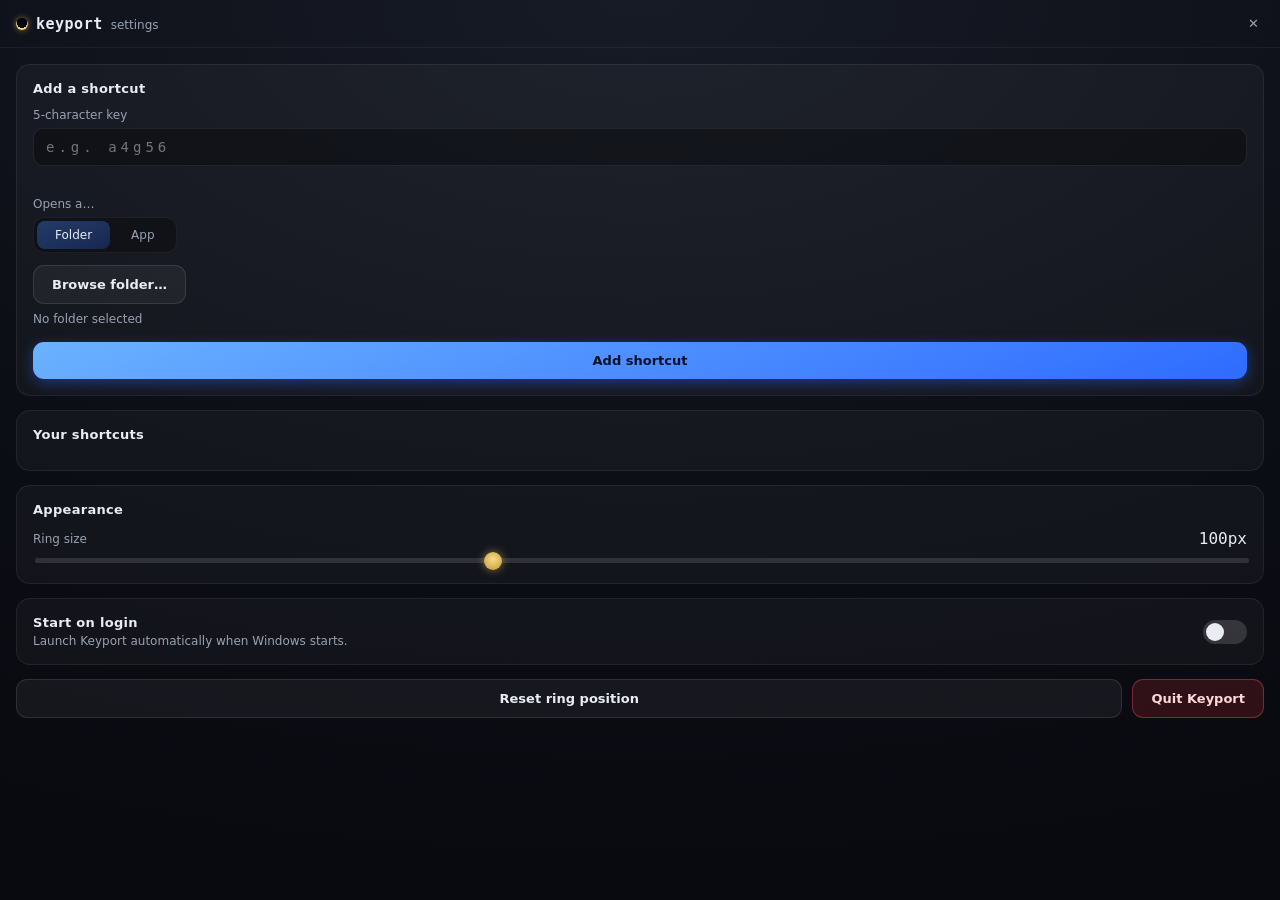
==== src/settings.html @ f768390e "Initial commit: Keyport — a cross-platform Rust + Tauri portal launcher A tiny always-on-top golden " ====
<!DOCTYPE html>
<html lang="en">
  <head>
    <meta charset="UTF-8" />
    <meta name="viewport" content="width=device-width, initial-scale=1.0" />
    <title>Keyport Settings</title>
    <link rel="stylesheet" href="assets/style.css" />
  </head>
  <body class="settings-body">
    <div class="window">
      <div class="titlebar" data-tauri-drag-region>
        <div class="title">
          <span class="title-ring"></span>
          <span class="title-text">keyport</span>
          <span class="title-sub">settings</span>
        </div>
        <button id="close-btn" class="icon-btn" title="Close">✕</button>
      </div>

      <div class="content">
        <!-- Add a shortcut -->
        <section class="card">
          <h2>Add a shortcut</h2>

          <label class="field-label">5-character key</label>
          <input
            id="new-key"
            class="text-input mono"
            maxlength="5"
            spellcheck="false"
            autocomplete="off"
            placeholder="e.g. a4g56"
          />
          <div id="key-msg" class="msg"></div>

          <label class="field-label">Opens a…</label>
          <div class="segment">
            <button class="seg-btn active" data-kind="folder">Folder</button>
            <button class="seg-btn" data-kind="app">App</button>
          </div>

          <div id="folder-pane" class="pane">
            <button id="browse-btn" class="btn-ghost">Browse folder…</button>
            <div id="folder-path" class="selected-path muted">No folder selected</div>
          </div>

          <div id="app-pane" class="pane hidden">
            <input id="app-search" class="text-input" placeholder="Search installed apps…" />
            <div id="app-list" class="app-list"></div>
            <div id="app-selected" class="selected-path muted">No app selected</div>
          </div>

          <button id="add-btn" class="btn-primary">Add shortcut</button>
        </section>

        <!-- Your shortcuts -->
        <section class="card">
          <h2>Your shortcuts</h2>
          <div id="shortcut-list" class="shortcut-list"></div>
        </section>

        <!-- Appearance -->
        <section class="card">
          <h2>Appearance</h2>
          <div class="row-between">
            <label class="field-label" style="margin: 0">Ring size</label>
            <span id="ring-size-val" class="mono">100px</span>
          </div>
          <input id="ring-size" type="range" min="40" max="200" step="1" value="100" class="slider" />
        </section>

        <!-- Startup -->
        <section class="card">
          <div class="row-between">
            <div>
              <h2 class="tight">Start on login</h2>
              <div class="muted small" style="margin-top: 4px">
                Launch Keyport automatically when Windows starts.
              </div>
            </div>
            <label class="switch">
              <input id="autostart" type="checkbox" />
              <span class="track"></span>
            </label>
          </div>
        </section>

        <div class="footer">
          <button id="reset-btn" class="btn-ghost">Reset ring position</button>
          <button id="quit-btn" class="btn-danger">Quit Keyport</button>
        </div>
      </div>
    </div>

    <script src="assets/settings.js"></script>
  </body>
</html>
---- src/assets/style.css ----
/* ===========================================================================
   Keyport — shared styles for the ring overlay and the settings window.
   Typography prefers JetBrains Mono / IBM Plex Sans when installed, and falls
   back to first-party Windows fonts so the app stays offline and lightweight.
   =========================================================================== */

:root {
  --gold-1: #f6dd8c;
  --gold-2: #c8962e;
  --gold-glow: rgba(240, 200, 110, 0.55);
  --void: #05060a;

  --ocean-1: #2e6bff;
  --ocean-2: #6bb2ff;
  --ocean-glow: rgba(70, 140, 255, 0.55);

  --err: #e0555c;
  --err-glow: rgba(200, 45, 55, 0.5);
  --ok: #46d19b;

  --text: #e9ecf3;
  --muted: #99a2b3;

  --glass: linear-gradient(150deg, rgba(24, 27, 36, 0.82), rgba(12, 14, 20, 0.72));
  --glass-strong: linear-gradient(160deg, rgba(22, 25, 34, 0.94), rgba(10, 12, 18, 0.92));
  --glass-border: rgba(255, 255, 255, 0.10);
  --card: rgba(255, 255, 255, 0.035);
  --card-border: rgba(255, 255, 255, 0.07);

  --font-title: "JetBrains Mono", "Cascadia Code", ui-monospace, Consolas, monospace;
  --font-body: "IBM Plex Sans", "Segoe UI", system-ui, -apple-system, sans-serif;

  --rs: 100px;  /* visible ring diameter (set live from settings) */
  --rim: calc(var(--rs) * 0.09); /* golden rim thickness (~9% of diameter) */
  --hit: 112px; /* invisible grab/click zone */
  --rx: 74px;   /* ring centre X within the window */
  --ry: 74px;   /* ring centre Y within the window */
}

* { box-sizing: border-box; }

html, body {
  margin: 0;
  height: 100%;
  background: transparent;
  overflow: hidden;
  color: var(--text);
  font-family: var(--font-body);
  -webkit-user-select: none;
  user-select: none;
}

/* ===========================  RING OVERLAY  ============================== */

.overlay-body { cursor: default; }

#vacuum {
  position: fixed;
  inset: 0;
  width: 100%;
  height: 100%;
  pointer-events: none;
  z-index: 1;
}
#vacuum.hidden { display: none; }

#stage { position: fixed; inset: 0; z-index: 2; }

.ring {
  position: absolute;
  left: var(--rx);
  top: var(--ry);
  width: var(--hit);
  height: var(--hit);
  transform: translate(-50%, -50%);
  display: grid;
  place-items: center;
  cursor: pointer;
}

.ring-core {
  position: relative;
  width: var(--rs);
  height: var(--rs);
  border-radius: 50%;
  transition: transform 0.25s ease, filter 0.25s ease;
  /* Outer glow scales with the ring so it always looks right. */
  filter: drop-shadow(0 0 calc(var(--rs) * 0.1) var(--gold-glow));
}

/* Golden rim: a rich, multi-stop conic disc (metallic shimmer) with the void
   stacked on top, leaving a proportional gold ring around the edge. */
.spin {
  position: absolute;
  inset: 0;
  border-radius: 50%;
  background: conic-gradient(from 0deg,
      #8a6a1e, #f6dd8c, #fff6db, #e6b955, #b98a2c,
      #8a6a1e, #d9ad46, #fff2c8, #a87f28, #8a6a1e);
  animation: spin 7s linear infinite;
}

.void {
  position: absolute;
  inset: var(--rim);
  border-radius: 50%;
  background: radial-gradient(circle at 50% 40%, #0d1120 0%, #05060a 62%, #010207 100%);
  box-shadow: inset 0 0 calc(var(--rs) * 0.14) rgba(0, 0, 0, 0.95),
    inset 0 calc(var(--rs) * 0.02) calc(var(--rs) * 0.05) rgba(0, 0, 0, 0.85);
}

/* Blue nebula that breathes while the key box is open. */
.nebula {
  position: absolute;
  inset: var(--rim);
  border-radius: 50%;
  background: radial-gradient(circle at 50% 45%,
      rgba(150, 200, 255, 0.95),
      rgba(60, 120, 255, 0.55) 42%,
      rgba(24, 46, 130, 0.25) 70%,
      transparent 76%);
  opacity: 0;
}

/* Static top-lit gloss so the ring reads like polished glass, not a flat disc. */
.ring-core::after {
  content: "";
  position: absolute;
  inset: 0;
  border-radius: 50%;
  background: radial-gradient(125% 90% at 50% 10%,
      rgba(255, 255, 255, 0.5), rgba(255, 255, 255, 0) 44%);
  pointer-events: none;
  z-index: 3;
}

.ring.standby .nebula { animation: nebula 1.7s ease-in-out infinite; }
.ring.standby .ring-core { filter: drop-shadow(0 0 calc(var(--rs) * 0.14) var(--ocean-glow)); }

/* Aggressive, accelerating spin during launch. */
.ring.launching .spin {
  animation: spin-accel 2.6s cubic-bezier(0.5, 0, 0.9, 1) forwards;
}
.ring.launching .ring-core {
  transform: scale(1.18);
  filter: drop-shadow(0 0 calc(var(--rs) * 0.22) var(--gold-glow));
}
.ring.launching .void { background: radial-gradient(circle at 50% 50%, #01030a, #000 70%); }
.ring.launching .nebula { opacity: 0; }

@keyframes spin { to { transform: rotate(360deg); } }
@keyframes spin-accel {
  0%   { transform: rotate(0deg); }
  30%  { transform: rotate(240deg); }
  60%  { transform: rotate(660deg); }
  100% { transform: rotate(2340deg); }
}
@keyframes nebula {
  0%, 100% { opacity: 0.5; transform: scale(0.88); }
  50%      { opacity: 1;   transform: scale(1.12); }
}

/* Key-entry glass pill */
.entry {
  position: absolute;
  display: flex;
  flex-direction: column;
  gap: 8px;
  padding: 12px;
  background: var(--glass);
  border: 1px solid var(--glass-border);
  border-radius: 16px;
  box-shadow: 0 12px 34px rgba(0, 0, 0, 0.5), inset 0 1px 0 rgba(255, 255, 255, 0.06);
  backdrop-filter: blur(16px) saturate(1.3);
  -webkit-backdrop-filter: blur(16px) saturate(1.3);
  opacity: 0;
  visibility: hidden;
  transform: translateY(6px) scale(0.98);
  transition: opacity 0.18s ease, transform 0.18s ease, visibility 0.18s;
}
.entry.show { opacity: 1; visibility: visible; transform: none; }
.entry.shake { animation: shake 0.4s; }

/* Reliable close affordance for the key box (independent of focus behaviour). */
.entry-close {
  position: absolute;
  top: 8px;
  right: 8px;
  width: 22px;
  height: 22px;
  display: grid;
  place-items: center;
  font-size: 11px;
  line-height: 1;
  color: var(--muted);
  background: rgba(255, 255, 255, 0.06);
  border: 1px solid rgba(255, 255, 255, 0.08);
  border-radius: 7px;
  cursor: pointer;
  transition: background 0.15s, color 0.15s;
  z-index: 4;
}
.entry-close:hover { background: rgba(224, 85, 92, 0.28); color: #ffd7d9; }

.entry-hint {
  font-size: 11px;
  color: var(--muted);
  letter-spacing: 0.2px;
  padding-left: 3px;
}
.entry-hint.ok { color: var(--ok); }
.entry-hint.err { color: var(--err); }

.entry-row { display: flex; gap: 10px; align-items: center; }

#key-input {
  flex: 1;
  min-width: 0;
  font-family: var(--font-title);
  font-size: 20px;
  letter-spacing: 8px;
  text-align: center;
  color: var(--text);
  background: rgba(0, 0, 0, 0.35);
  border: 1px solid rgba(255, 255, 255, 0.08);
  border-radius: 12px;
  padding: 10px 12px 10px 20px;
  outline: none;
  transition: border-color 0.15s, box-shadow 0.15s;
}
#key-input::placeholder { color: #4a5163; letter-spacing: 8px; }
#key-input:focus { border-color: var(--ocean-2); box-shadow: 0 0 0 3px rgba(70, 140, 255, 0.18); }
#key-input.valid { border-color: var(--ok); box-shadow: 0 0 0 3px rgba(70, 209, 155, 0.2); }
#key-input.invalid { border-color: var(--err); box-shadow: 0 0 0 3px var(--err-glow); }

#enter-btn {
  font-family: var(--font-body);
  font-weight: 600;
  font-size: 13px;
  color: #061029;
  background: linear-gradient(160deg, var(--ocean-2), var(--ocean-1));
  border: none;
  border-radius: 12px;
  padding: 11px 16px;
  cursor: pointer;
  box-shadow: 0 4px 14px rgba(46, 107, 255, 0.4);
  transition: transform 0.1s, box-shadow 0.15s, filter 0.15s;
}
#enter-btn:hover { filter: brightness(1.08); box-shadow: 0 6px 18px rgba(46, 107, 255, 0.55); }
#enter-btn:active { transform: translateY(1px) scale(0.98); }

@keyframes shake {
  0%, 100% { transform: none; }
  20% { transform: translateX(-6px); }
  40% { transform: translateX(5px); }
  60% { transform: translateX(-4px); }
  80% { transform: translateX(3px); }
}

/* ===========================  SETTINGS WINDOW  ========================== */

/* Settings is a normal decorated, OPAQUE window (native title bar + close).
   The solid dark background guarantees it never renders as a blank white box. */
.settings-body {
  padding: 0;
  background: radial-gradient(130% 100% at 50% 0%, #171b26 0%, #0c0e15 58%, #090a10 100%);
}

.window {
  position: fixed;
  inset: 0;
  display: flex;
  flex-direction: column;
  overflow: hidden;
}

.titlebar {
  height: 48px;
  flex: 0 0 auto;
  display: flex;
  align-items: center;
  justify-content: space-between;
  padding: 0 12px 0 16px;
  border-bottom: 1px solid rgba(255, 255, 255, 0.06);
}
.title { display: flex; align-items: baseline; gap: 8px; pointer-events: none; }
.title-ring {
  width: 12px; height: 12px; border-radius: 50%;
  align-self: center;
  background: radial-gradient(circle at 50% 40%, var(--void) 55%, transparent 56%),
             conic-gradient(from 0deg, var(--gold-2), var(--gold-1), var(--gold-2));
  box-shadow: 0 0 6px var(--gold-glow);
}
.title-text { font-family: var(--font-title); font-weight: 700; font-size: 15px; letter-spacing: 0.5px; }
.title-sub { font-family: var(--font-body); font-size: 12px; color: var(--muted); }

.content {
  flex: 1 1 auto;
  overflow-y: auto;
  padding: 16px;
  display: flex;
  flex-direction: column;
  gap: 14px;
}

.card {
  background: var(--card);
  border: 1px solid var(--card-border);
  border-radius: 14px;
  padding: 16px;
}
.card h2 { margin: 0 0 12px; font-size: 13px; font-weight: 600; letter-spacing: 0.3px; color: var(--text); }
.card h2.tight { margin: 0; }

.field-label { display: block; font-size: 12px; color: var(--muted); margin: 10px 0 6px; }
.card > .field-label:first-of-type { margin-top: 0; }

.text-input {
  width: 100%;
  font-family: var(--font-body);
  font-size: 14px;
  color: var(--text);
  background: rgba(0, 0, 0, 0.32);
  border: 1px solid rgba(255, 255, 255, 0.08);
  border-radius: 10px;
  padding: 10px 12px;
  outline: none;
  transition: border-color 0.15s, box-shadow 0.15s;
}
.text-input:focus { border-color: var(--ocean-2); box-shadow: 0 0 0 3px rgba(70, 140, 255, 0.16); }
.text-input.mono { font-family: var(--font-title); letter-spacing: 4px; }

.msg { min-height: 15px; font-size: 11px; margin-top: 6px; }
.msg.ok { color: var(--ok); }
.msg.err { color: var(--err); }
.msg.muted { color: var(--muted); }

/* segmented Folder / App control */
.segment {
  display: inline-flex;
  padding: 3px;
  gap: 3px;
  background: rgba(0, 0, 0, 0.3);
  border: 1px solid rgba(255, 255, 255, 0.06);
  border-radius: 11px;
}
.seg-btn {
  font-family: var(--font-body);
  font-size: 12px;
  color: var(--muted);
  background: transparent;
  border: none;
  border-radius: 8px;
  padding: 7px 18px;
  cursor: pointer;
  transition: background 0.15s, color 0.15s;
}
.seg-btn.active { color: var(--text); background: linear-gradient(160deg, rgba(70, 140, 255, 0.35), rgba(46, 107, 255, 0.25)); }

.pane { margin-top: 12px; }
.pane.hidden { display: none; }

.selected-path {
  margin-top: 8px;
  font-size: 12px;
  word-break: break-all;
  color: var(--text);
}
.selected-path.muted { color: var(--muted); }

.app-list {
  margin-top: 8px;
  max-height: 190px;
  overflow-y: auto;
  border: 1px solid rgba(255, 255, 255, 0.06);
  border-radius: 10px;
  background: rgba(0, 0, 0, 0.24);
}
.app-item { padding: 8px 12px; font-size: 13px; cursor: pointer; border-bottom: 1px solid rgba(255, 255, 255, 0.03); }
.app-item:last-child { border-bottom: none; }
.app-item:hover { background: rgba(255, 255, 255, 0.05); }
.app-item.sel { background: linear-gradient(160deg, rgba(70, 140, 255, 0.28), rgba(46, 107, 255, 0.18)); color: var(--text); }
.loading { padding: 14px; font-size: 12px; color: var(--muted); text-align: center; }

/* buttons */
.btn-primary, .btn-ghost, .btn-danger {
  font-family: var(--font-body);
  font-weight: 600;
  font-size: 13px;
  border-radius: 11px;
  padding: 11px 18px;
  cursor: pointer;
  transition: transform 0.1s, box-shadow 0.15s, filter 0.15s, background 0.15s;
}
.btn-primary {
  margin-top: 16px;
  width: 100%;
  color: #061029;
  border: none;
  background: linear-gradient(160deg, var(--ocean-2), var(--ocean-1));
  box-shadow: 0 4px 14px rgba(46, 107, 255, 0.4);
}
.btn-primary:hover { filter: brightness(1.08); }
.btn-primary:active { transform: translateY(1px); }
.btn-ghost {
  color: var(--text);
  background: rgba(255, 255, 255, 0.05);
  border: 1px solid rgba(255, 255, 255, 0.1);
}
.btn-ghost:hover { background: rgba(255, 255, 255, 0.09); }
.btn-danger {
  color: #ffd7d9;
  background: rgba(180, 40, 48, 0.22);
  border: 1px solid rgba(224, 85, 92, 0.4);
}
.btn-danger:hover { background: rgba(180, 40, 48, 0.34); }

.icon-btn {
  font-size: 13px;
  color: var(--muted);
  background: transparent;
  border: none;
  border-radius: 8px;
  width: 30px; height: 30px;
  cursor: pointer;
  transition: background 0.15s, color 0.15s;
}
.icon-btn:hover { background: rgba(255, 255, 255, 0.08); color: var(--text); }
.icon-btn.del:hover { background: rgba(180, 40, 48, 0.3); color: #ffd7d9; }

/* shortcut list */
.shortcut-list { display: flex; flex-direction: column; gap: 8px; }
.shortcut-row {
  display: flex;
  align-items: center;
  gap: 12px;
  padding: 8px 10px;
  background: rgba(0, 0, 0, 0.22);
  border: 1px solid rgba(255, 255, 255, 0.05);
  border-radius: 10px;
}
.key-chip {
  font-family: var(--font-title);
  font-size: 13px;
  letter-spacing: 2px;
  color: var(--gold-1);
  background: rgba(200, 150, 46, 0.12);
  border: 1px solid rgba(240, 200, 110, 0.25);
  border-radius: 8px;
  padding: 5px 9px;
}
.sc-label { flex: 1; min-width: 0; font-size: 13px; white-space: nowrap; overflow: hidden; text-overflow: ellipsis; }
.sc-kind { font-size: 10px; text-transform: uppercase; letter-spacing: 0.5px; color: var(--muted); padding: 3px 8px; border-radius: 6px; background: rgba(255, 255, 255, 0.05); }
.sc-kind.folder { color: #9ecbff; }
.sc-kind.app { color: #f6dd8c; }

/* misc */
.row-between { display: flex; align-items: center; justify-content: space-between; gap: 12px; }
.mono { font-family: var(--font-title); }
.muted { color: var(--muted); }
.small { font-size: 12px; }
.tight { margin: 0; }
.hidden { display: none; }

/* range slider */
.slider {
  width: 100%;
  margin-top: 10px;
  -webkit-appearance: none;
  appearance: none;
  height: 5px;
  border-radius: 4px;
  background: rgba(255, 255, 255, 0.12);
  outline: none;
}
.slider::-webkit-slider-thumb {
  -webkit-appearance: none;
  appearance: none;
  width: 18px; height: 18px;
  border-radius: 50%;
  background: radial-gradient(circle at 50% 40%, var(--gold-1), var(--gold-2));
  box-shadow: 0 0 8px var(--gold-glow);
  cursor: pointer;
}

/* toggle switch */
.switch { position: relative; display: inline-block; width: 44px; height: 24px; flex: 0 0 auto; }
.switch input { opacity: 0; width: 0; height: 0; }
.switch .track {
  position: absolute;
  inset: 0;
  border-radius: 24px;
  background: rgba(255, 255, 255, 0.14);
  transition: background 0.2s;
}
.switch .track::before {
  content: "";
  position: absolute;
  left: 3px; top: 3px;
  width: 18px; height: 18px;
  border-radius: 50%;
  background: #e9ecf3;
  transition: transform 0.2s;
}
.switch input:checked + .track { background: linear-gradient(160deg, var(--ocean-2), var(--ocean-1)); }
.switch input:checked + .track::before { transform: translateX(20px); }

.footer { display: flex; gap: 10px; }
.footer .btn-ghost { flex: 1; }

/* scrollbars */
::-webkit-scrollbar { width: 10px; }
::-webkit-scrollbar-track { background: transparent; }
::-webkit-scrollbar-thumb { background: rgba(255, 255, 255, 0.12); border-radius: 8px; border: 2px solid transparent; background-clip: padding-box; }
::-webkit-scrollbar-thumb:hover { background: rgba(255, 255, 255, 0.2); background-clip: padding-box; }
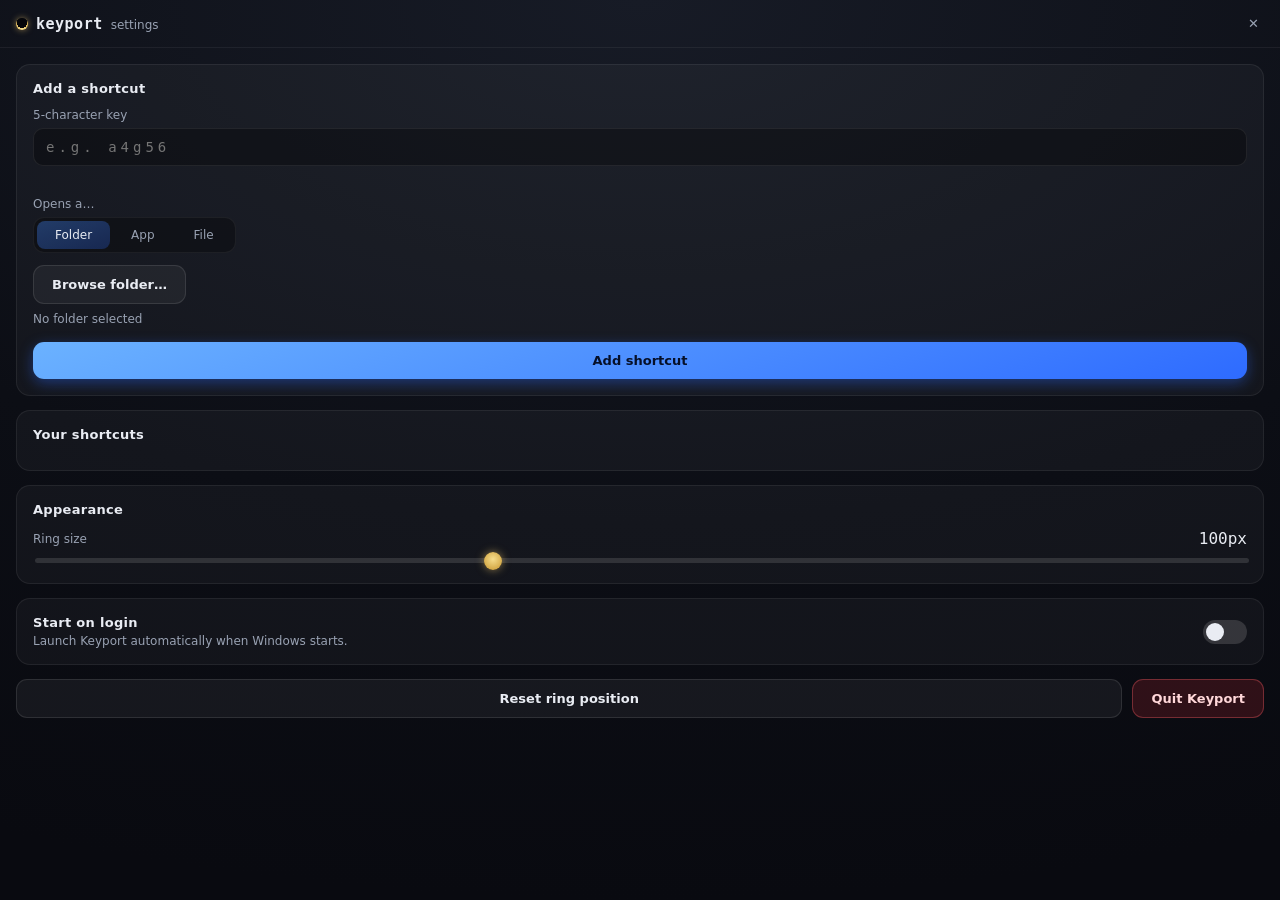
==== commit 008259c4: "feat(shortcuts): add a "file" kind to open a specific file from a key Settings now offers Folder / A" ====
--- a/src/settings.html
+++ b/src/settings.html
@@ -37,6 +37,7 @@
           <div class="segment">
             <button class="seg-btn active" data-kind="folder">Folder</button>
             <button class="seg-btn" data-kind="app">App</button>
+            <button class="seg-btn" data-kind="file">File</button>
           </div>
 
           <div id="folder-pane" class="pane">
@@ -48,6 +49,11 @@
             <input id="app-search" class="text-input" placeholder="Search installed apps…" />
             <div id="app-list" class="app-list"></div>
             <div id="app-selected" class="selected-path muted">No app selected</div>
+          </div>
+
+          <div id="file-pane" class="pane hidden">
+            <button id="browse-file-btn" class="btn-ghost">Browse file…</button>
+            <div id="file-path" class="selected-path muted">No file selected</div>
           </div>
 
           <button id="add-btn" class="btn-primary">Add shortcut</button>
--- a/src/assets/style.css
+++ b/src/assets/style.css
@@ -453,6 +453,7 @@
 .sc-kind { font-size: 10px; text-transform: uppercase; letter-spacing: 0.5px; color: var(--muted); padding: 3px 8px; border-radius: 6px; background: rgba(255, 255, 255, 0.05); }
 .sc-kind.folder { color: #9ecbff; }
 .sc-kind.app { color: #f6dd8c; }
+.sc-kind.file { color: #8fe6cf; }
 
 /* misc */
 .row-between { display: flex; align-items: center; justify-content: space-between; gap: 12px; }
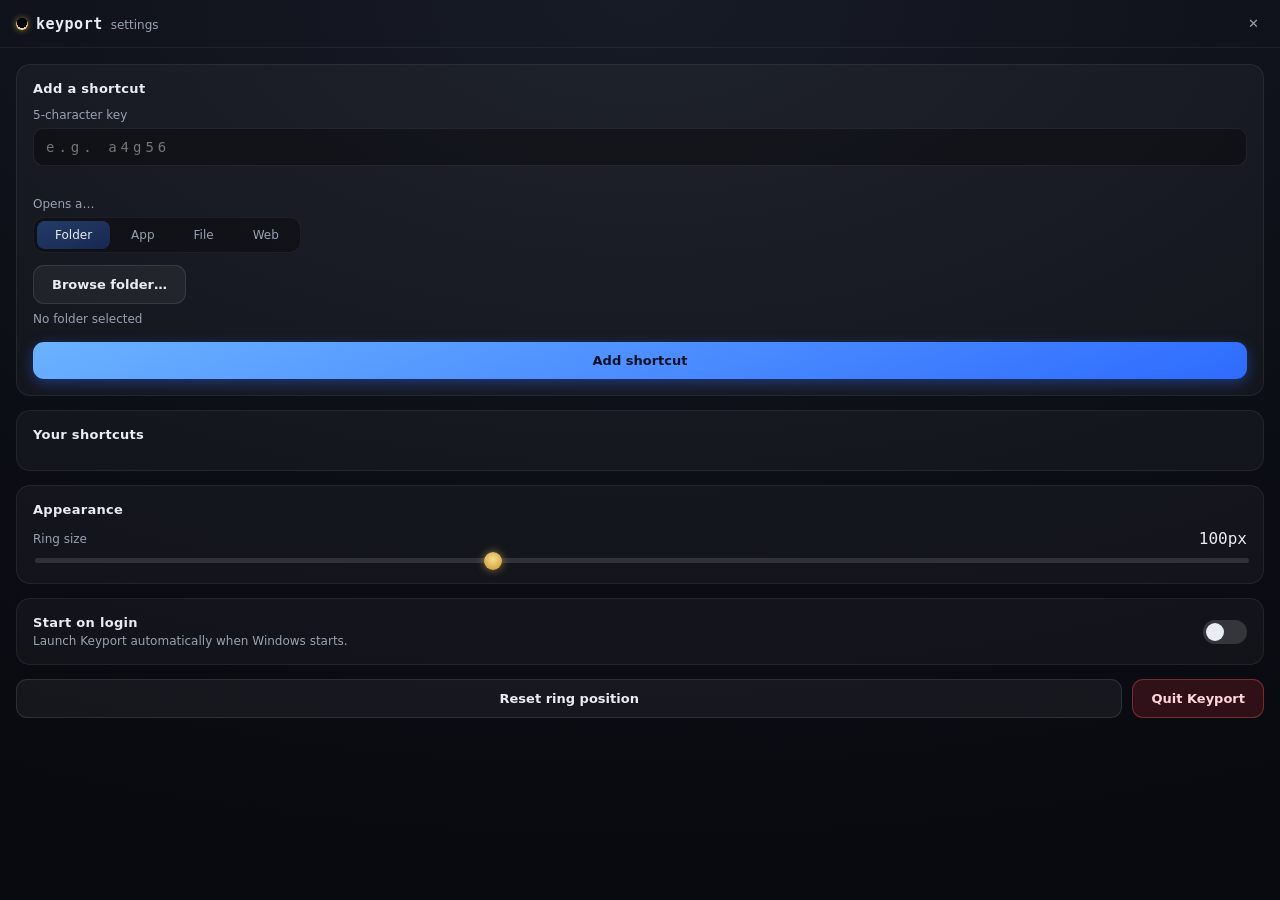
==== commit 524e27de: "feat(shortcuts): add a "web" kind to open a URL in the default browser Settings now offers Folder / " ====
--- a/src/settings.html
+++ b/src/settings.html
@@ -38,6 +38,7 @@
             <button class="seg-btn active" data-kind="folder">Folder</button>
             <button class="seg-btn" data-kind="app">App</button>
             <button class="seg-btn" data-kind="file">File</button>
+            <button class="seg-btn" data-kind="web">Web</button>
           </div>
 
           <div id="folder-pane" class="pane">
@@ -54,6 +55,11 @@
           <div id="file-pane" class="pane hidden">
             <button id="browse-file-btn" class="btn-ghost">Browse file…</button>
             <div id="file-path" class="selected-path muted">No file selected</div>
+          </div>
+
+          <div id="web-pane" class="pane hidden">
+            <input id="web-url" class="text-input" placeholder="https://example.com"
+              spellcheck="false" autocomplete="off" autocapitalize="off" />
           </div>
 
           <button id="add-btn" class="btn-primary">Add shortcut</button>
--- a/src/assets/style.css
+++ b/src/assets/style.css
@@ -454,6 +454,7 @@
 .sc-kind.folder { color: #9ecbff; }
 .sc-kind.app { color: #f6dd8c; }
 .sc-kind.file { color: #8fe6cf; }
+.sc-kind.web { color: #c9b8ff; }
 
 /* misc */
 .row-between { display: flex; align-items: center; justify-content: space-between; gap: 12px; }
